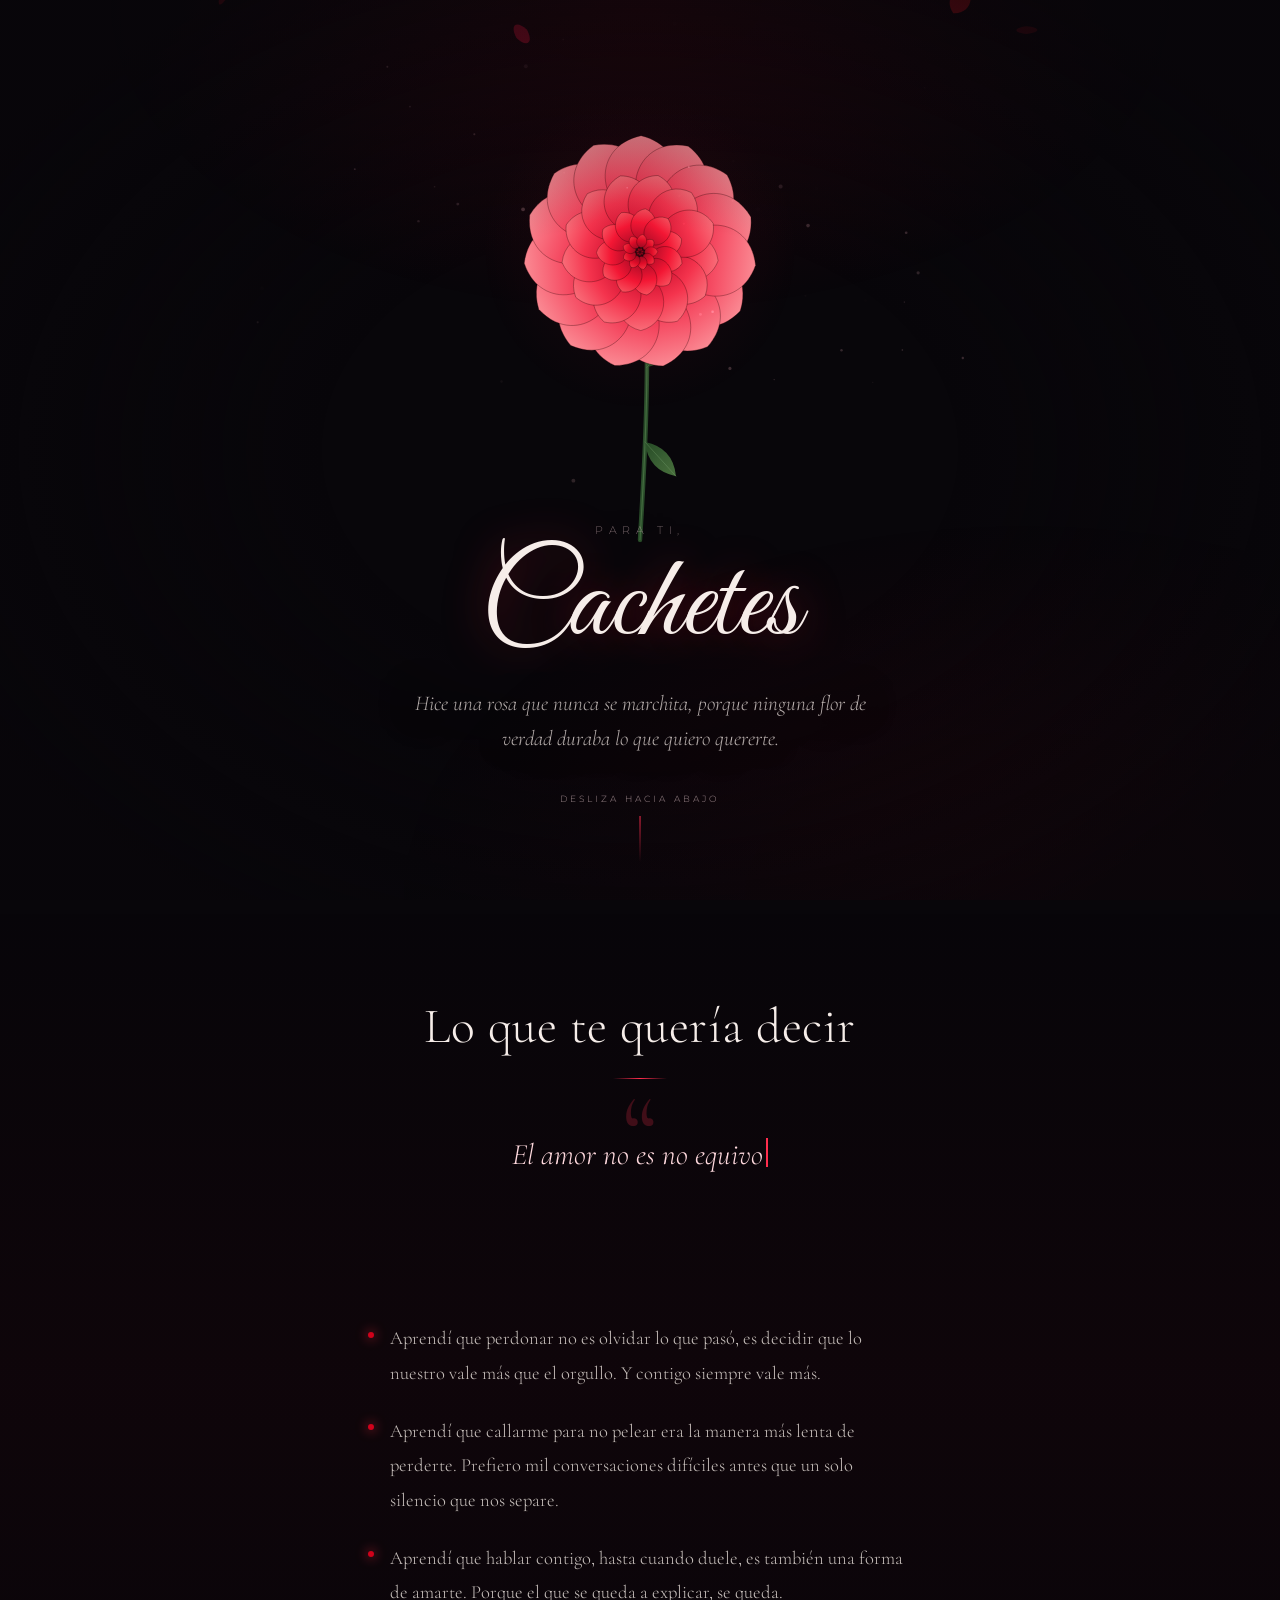
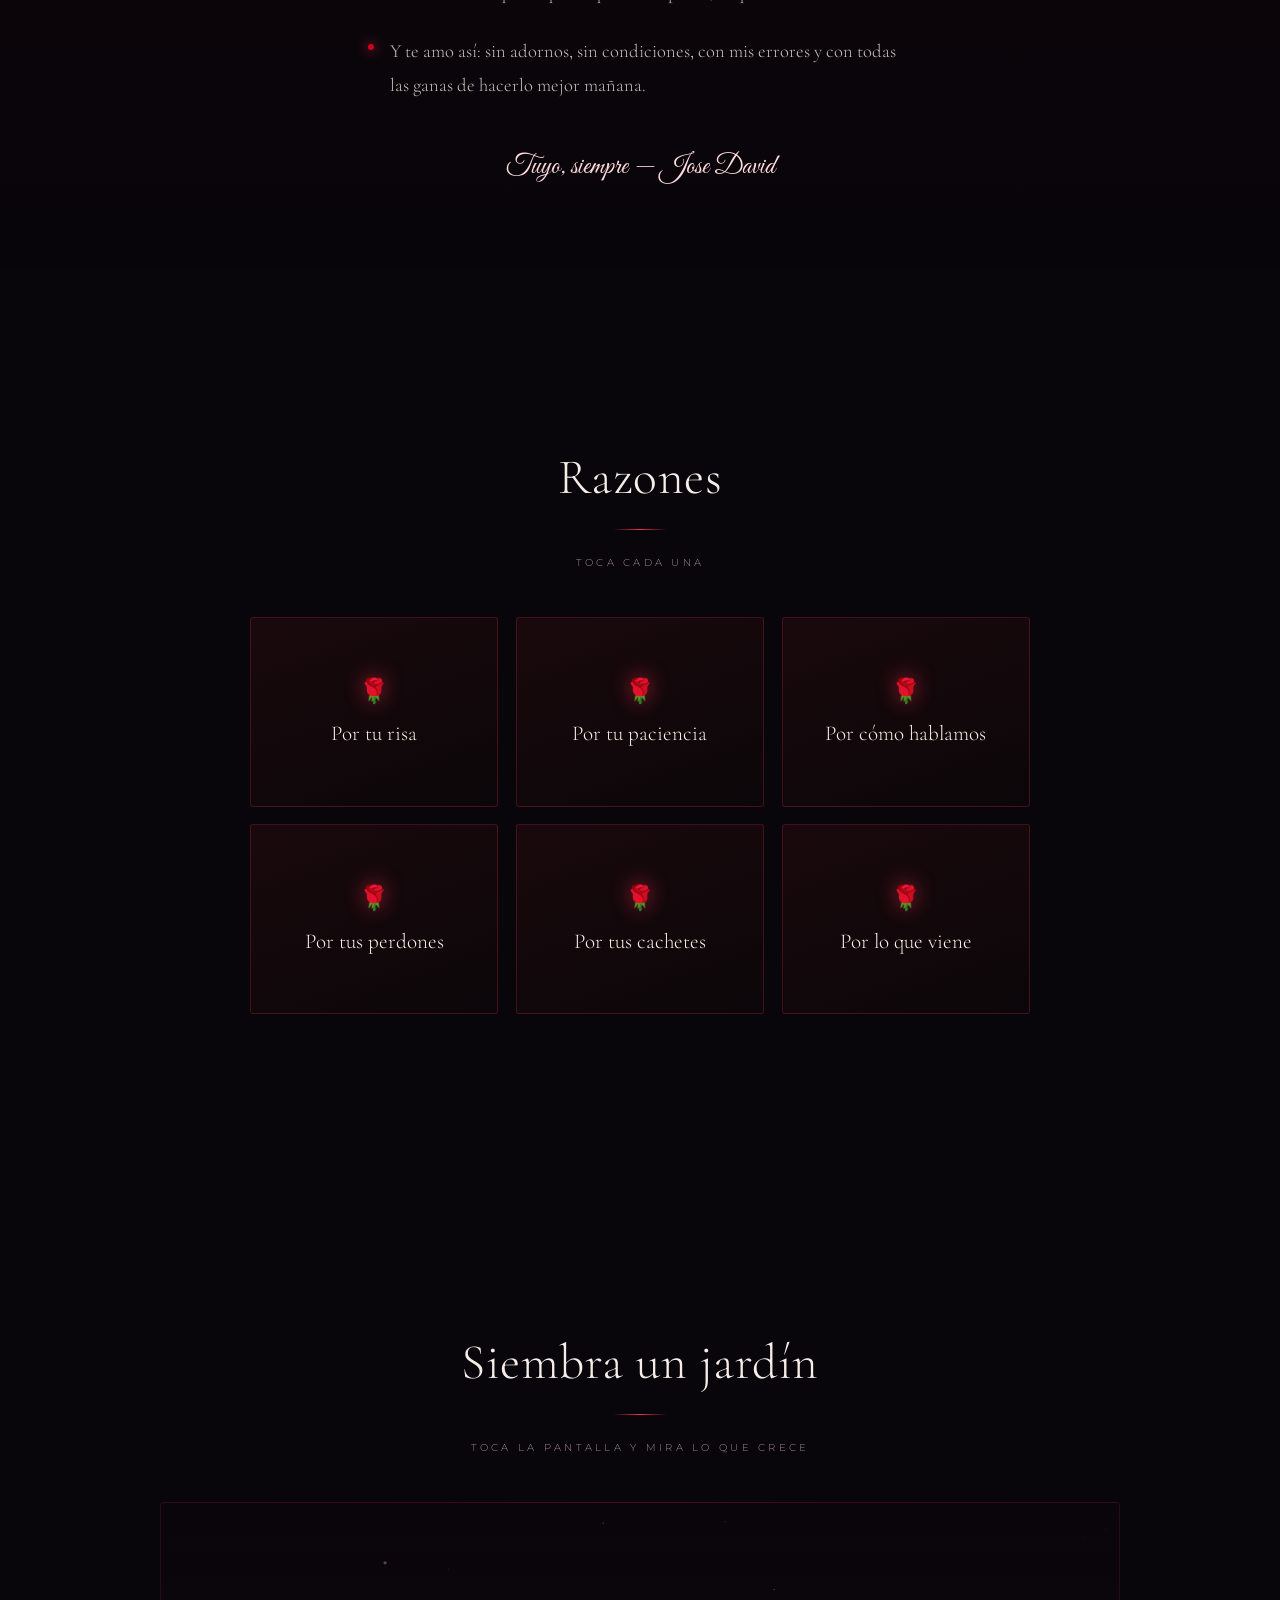
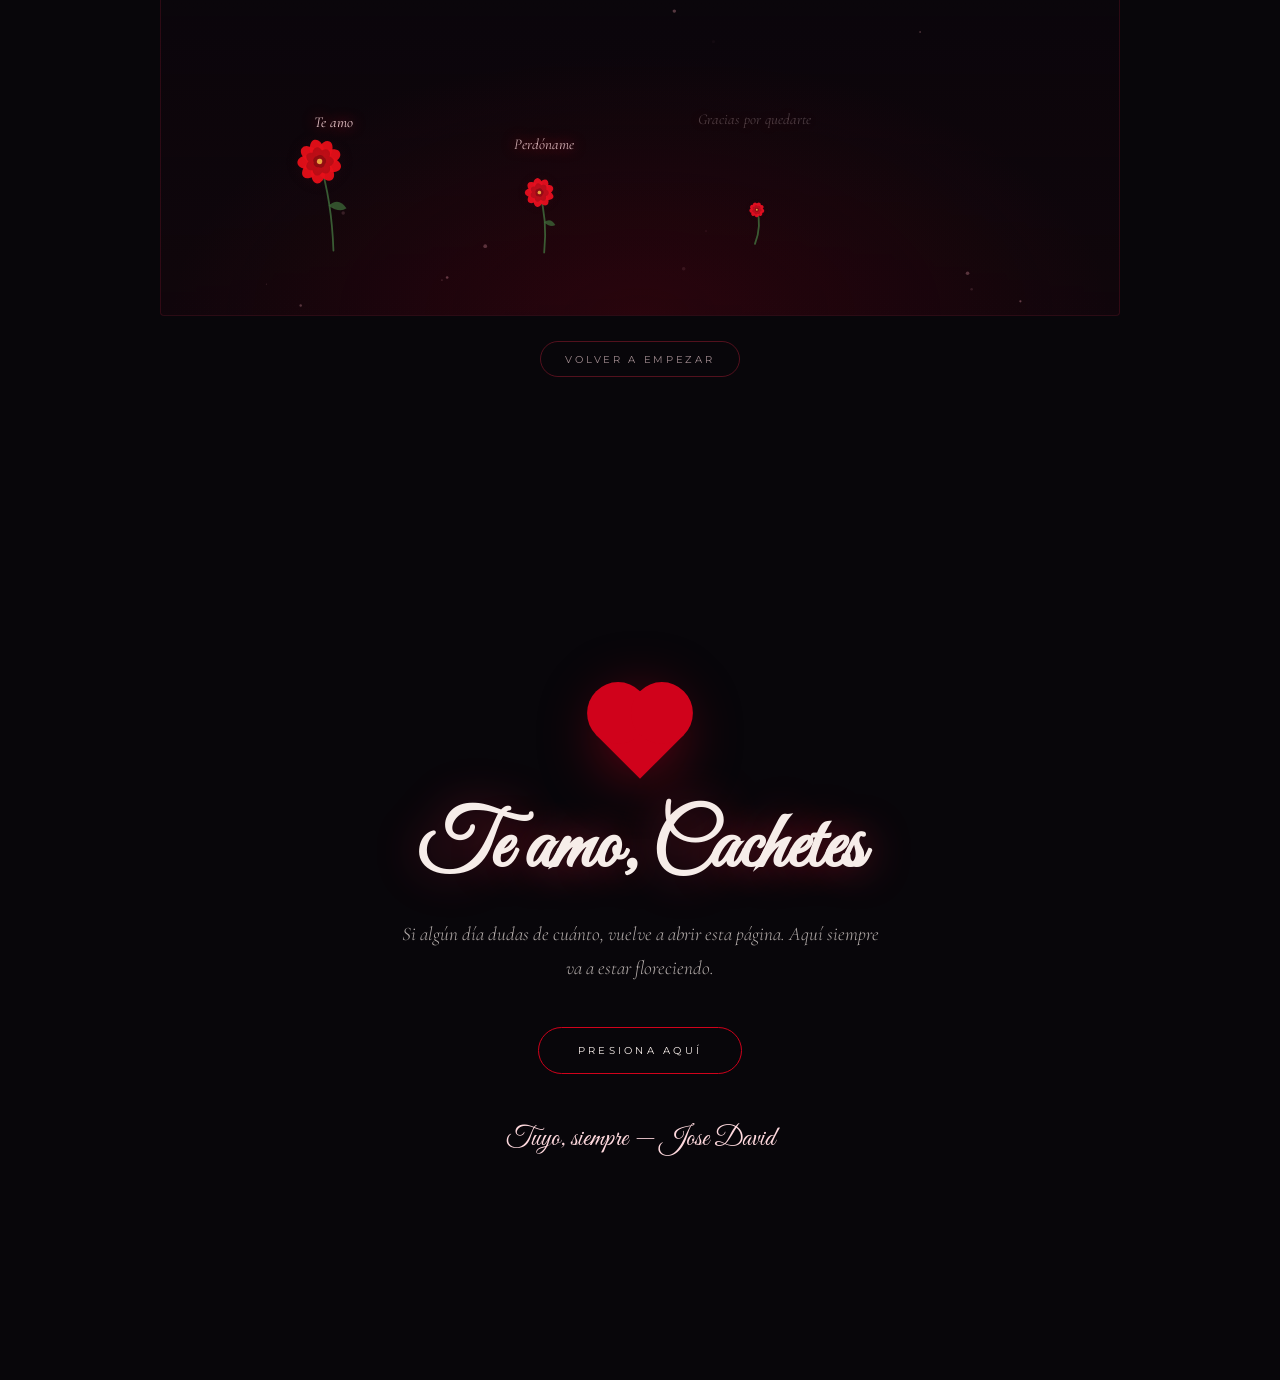
==== para-cachetes.html @ bfffd2a3 "Una rosa para Carolina" ====
<!DOCTYPE html>
<html lang="es">
<head>
<meta charset="UTF-8">
<meta name="viewport" content="width=device-width, initial-scale=1.0">
<title>Para Cachetes ❤</title>
<meta name="description" content="Una rosa que no se marchita.">
<link rel="preconnect" href="https://fonts.googleapis.com">
<link rel="preconnect" href="https://fonts.gstatic.com" crossorigin>
<link href="https://fonts.googleapis.com/css2?family=Cormorant+Garamond:ital,wght@0,300;0,400;0,600;1,300;1,400&family=Montserrat:wght@200;300;400;500&family=Great+Vibes&display=swap" rel="stylesheet">
<style>
/* =============================================================
   Para Cachetes — hoja de estilos
   Paleta: rojo pasión sobre negro
   ============================================================= */

:root {
  --negro:        #08060a;
  --negro-suave:  #100a0e;
  --rojo:         #d0021b;
  --rojo-vivo:    #ff2d4d;
  --rojo-hondo:   #6b0210;
  --rosa-palido:  #ffd9de;
  --crema:        #f6ede9;
  --gris:         #a08b8f;
  --serif:  'Cormorant Garamond', Georgia, serif;
  --sans:   'Montserrat', system-ui, sans-serif;
  --script: 'Great Vibes', 'Cormorant Garamond', cursive;
}

* { margin: 0; padding: 0; box-sizing: border-box; }

html { scroll-behavior: smooth; }

body {
  background: var(--negro);
  color: var(--crema);
  font-family: var(--sans);
  font-weight: 300;
  overflow-x: hidden;
  -webkit-font-smoothing: antialiased;
}

/* Fondo con brillo rojo muy tenue */
body::before {
  content: '';
  position: fixed;
  inset: 0;
  background:
    radial-gradient(ellipse 60% 50% at 50% 0%,   rgba(208, 2, 27, .13), transparent 70%),
    radial-gradient(ellipse 70% 60% at 80% 100%, rgba(107, 2, 16, .18), transparent 70%);
  pointer-events: none;
  z-index: 0;
}

#petalos {
  position: fixed;
  inset: 0;
  width: 100%;
  height: 100%;
  pointer-events: none;
  z-index: 1;
}

.seccion {
  position: relative;
  z-index: 2;
  min-height: 100vh;
  display: flex;
  flex-direction: column;
  align-items: center;
  justify-content: center;
  padding: 6rem 1.5rem;
}

.contenedor {
  width: 100%;
  max-width: 860px;
  margin: 0 auto;
  text-align: center;
}

/* --- Animación de aparición --- */
[data-rev] {
  opacity: 0;
  transform: translateY(28px);
  transition: opacity 1.1s cubic-bezier(.22,.61,.36,1),
              transform 1.1s cubic-bezier(.22,.61,.36,1);
}
[data-rev].visible { opacity: 1; transform: none; }

/* ══════════ 1. HERO ══════════ */
.hero {
  padding: 0 0 9rem;
  overflow: hidden;
  justify-content: flex-end;
}

#rosa {
  position: absolute;
  inset: 0;
  width: 100%;
  height: 100%;
  z-index: 1;
}

.vineta {
  position: absolute;
  inset: 0;
  z-index: 2;
  pointer-events: none;
  background: radial-gradient(ellipse at center, transparent 35%, rgba(8,6,10,.75) 85%);
}

.hero-texto {
  position: relative;
  z-index: 3;
  text-align: center;
  padding: 0 1.5rem;
  margin-top: 0;
  text-shadow: 0 2px 30px rgba(8,6,10,.95), 0 0 60px rgba(8,6,10,.8);
}

.saludo {
  font-family: var(--sans);
  font-weight: 200;
  letter-spacing: .5em;
  text-transform: uppercase;
  font-size: .68rem;
  color: var(--gris);
  margin-bottom: .8rem;
  transition-delay: 2.6s;
}

.titulo-hero {
  font-family: var(--script);
  font-weight: 400;
  font-size: clamp(3.6rem, 13vw, 7.5rem);
  line-height: .95;
  color: var(--crema);
  transition-delay: 2.9s;
  text-shadow: 0 0 42px rgba(255, 45, 77, .38), 0 4px 40px rgba(0,0,0,.9);
}

.subtitulo {
  font-family: var(--serif);
  font-style: italic;
  font-size: clamp(1rem, 2.4vw, 1.32rem);
  font-weight: 300;
  color: rgba(246,237,233,.72);
  max-width: 30rem;
  margin: 1.4rem auto 0;
  line-height: 1.65;
  transition-delay: 3.3s;
}

.scroll-hint {
  position: absolute;
  bottom: 2.4rem;
  left: 50%;
  transform: translateX(-50%) translateY(28px);
  z-index: 3;
  display: flex;
  flex-direction: column;
  align-items: center;
  gap: .7rem;
  transition-delay: 4s;
}
.scroll-hint.visible { transform: translateX(-50%); }
.scroll-hint span {
  font-size: .58rem;
  letter-spacing: .34em;
  text-transform: uppercase;
  color: var(--gris);
}
.scroll-hint .linea {
  width: 1px;
  height: 46px;
  background: linear-gradient(var(--rojo-vivo), transparent);
  animation: fluir 2.4s ease-in-out infinite;
}
@keyframes fluir {
  0%, 100% { transform: scaleY(.35); opacity: .35; transform-origin: top; }
  50%      { transform: scaleY(1);   opacity: 1;   transform-origin: top; }
}

/* ══════════ Títulos de sección ══════════ */
.titulo-seccion {
  font-family: var(--serif);
  font-weight: 300;
  font-size: clamp(2rem, 5.5vw, 3.1rem);
  letter-spacing: .01em;
  margin-bottom: 1rem;
}
.titulo-seccion::after {
  content: '';
  display: block;
  width: 54px;
  height: 1px;
  margin: 1.4rem auto 0;
  background: linear-gradient(90deg, transparent, var(--rojo-vivo), transparent);
}

.pista {
  font-size: .64rem;
  letter-spacing: .32em;
  text-transform: uppercase;
  color: var(--gris);
  margin: 1.6rem 0 3rem;
  transition-delay: .15s;
}

/* ══════════ 2. CARTA ══════════ */
.carta { background: linear-gradient(180deg, transparent, rgba(107,2,16,.07) 50%, transparent); }

.frase {
  position: relative;
  margin: 3.2rem auto 3.6rem;
  max-width: 40rem;
  transition-delay: .2s;
}
.frase .comilla {
  position: absolute;
  top: -3.2rem;
  left: 50%;
  transform: translateX(-50%);
  font-family: var(--serif);
  font-size: 7rem;
  line-height: 1;
  color: rgba(255,45,77,.22);
  pointer-events: none;
}
.frase p {
  font-family: var(--serif);
  font-style: italic;
  font-size: clamp(1.25rem, 3.4vw, 1.85rem);
  line-height: 1.6;
  color: var(--rosa-palido);
  min-height: 4.5em;
}
.frase p .cursor {
  display: inline-block;
  width: 2px;
  height: 1em;
  vertical-align: -.12em;
  background: var(--rojo-vivo);
  margin-left: 3px;
  animation: parpadeo .85s steps(2) infinite;
}
@keyframes parpadeo { 0%,49% { opacity: 1 } 50%,100% { opacity: 0 } }

.parrafos {
  display: flex;
  flex-direction: column;
  gap: 1.5rem;
  max-width: 34rem;
  margin: 0 auto;
}
.parrafos p {
  font-family: var(--serif);
  font-size: clamp(1.02rem, 2.3vw, 1.16rem);
  line-height: 1.85;
  color: rgba(246,237,233,.8);
  position: relative;
  padding-left: 1.4rem;
  text-align: left;
}
.parrafos p::before {
  content: '';
  position: absolute;
  left: 0; top: .55em;
  width: 6px; height: 6px;
  border-radius: 50%;
  background: var(--rojo);
  box-shadow: 0 0 12px var(--rojo-vivo);
}

.firma, .firma-final {
  font-family: var(--script);
  font-size: 1.7rem;
  color: var(--rosa-palido);
  margin-top: 3rem;
  opacity: .85;
  transition-delay: .3s;
}

/* ══════════ 3. TARJETAS ══════════ */
.tarjetas {
  display: grid;
  grid-template-columns: repeat(auto-fit, minmax(220px, 1fr));
  gap: 1.1rem;
  max-width: 780px;
  margin: 0 auto;
}

.tarjeta {
  perspective: 1200px;
  height: 190px;
  cursor: pointer;
  background: none;
  border: none;
  padding: 0;
  font: inherit;
  color: inherit;
}
.tarjeta-inner {
  position: relative;
  width: 100%;
  height: 100%;
  transition: transform .75s cubic-bezier(.4,.2,.2,1);
  transform-style: preserve-3d;
}
.tarjeta.volteada .tarjeta-inner { transform: rotateY(180deg); }

.cara {
  position: absolute;
  inset: 0;
  backface-visibility: hidden;
  -webkit-backface-visibility: hidden;
  border-radius: 3px;
  display: flex;
  align-items: center;
  justify-content: center;
  padding: 1.6rem 1.2rem;
  text-align: center;
  border: 1px solid rgba(255,45,77,.22);
  background: linear-gradient(160deg, rgba(28,10,14,.9), rgba(12,7,10,.92));
  transition: border-color .4s, box-shadow .4s;
}
.tarjeta:hover .cara { border-color: rgba(255,45,77,.55); box-shadow: 0 0 34px rgba(208,2,27,.22); }

.cara-frente {
  font-family: var(--serif);
  font-size: 1.32rem;
  color: var(--crema);
  flex-direction: column;
  gap: .9rem;
}
.cara-frente .flor { font-size: 1.5rem; filter: drop-shadow(0 0 10px rgba(255,45,77,.6)); }

.cara-atras {
  transform: rotateY(180deg);
  font-family: var(--serif);
  font-style: italic;
  font-size: 1.02rem;
  line-height: 1.65;
  color: var(--rosa-palido);
  background: linear-gradient(160deg, rgba(107,2,16,.55), rgba(20,4,8,.95));
  border-color: rgba(255,45,77,.4);
}

/* ══════════ 4. JARDÍN ══════════ */
.jardin { padding-bottom: 3rem; }
#jardin-canvas {
  width: 100%;
  max-width: 960px;
  height: 46vh;
  min-height: 300px;
  margin: 0 auto;
  display: block;
  cursor: crosshair;
  border-radius: 4px;
  border: 1px solid rgba(255,45,77,.14);
  background:
    radial-gradient(ellipse 70% 90% at 50% 100%, rgba(107,2,16,.28), transparent 70%),
    linear-gradient(180deg, rgba(10,6,12,.6), rgba(18,6,12,.85));
  touch-action: manipulation;
}

.btn-fantasma {
  margin-top: 1.6rem;
  background: none;
  border: 1px solid rgba(255,45,77,.3);
  color: var(--gris);
  font-family: var(--sans);
  font-size: .6rem;
  letter-spacing: .28em;
  text-transform: uppercase;
  padding: .7rem 1.5rem;
  border-radius: 999px;
  cursor: pointer;
  transition: .35s;
}
.btn-fantasma:hover { color: var(--crema); border-color: var(--rojo-vivo); }

/* ══════════ 5. FINAL ══════════ */
.final { text-align: center; }

.corazon {
  position: relative;
  width: 62px;
  height: 62px;
  margin: 0 auto 2.4rem;
  background: var(--rojo);
  transform: rotate(-45deg);
  box-shadow: 0 0 60px rgba(208,2,27,.6);
  animation: latir 1.5s ease-in-out infinite;
}
.corazon::before, .corazon::after {
  content: '';
  position: absolute;
  width: 62px;
  height: 62px;
  background: var(--rojo);
  border-radius: 50%;
}
.corazon::before { top: -31px; left: 0; }
.corazon::after  { top: 0; left: 31px; }
@keyframes latir {
  0%, 100%  { transform: rotate(-45deg) scale(1); }
  14%       { transform: rotate(-45deg) scale(1.16); }
  28%       { transform: rotate(-45deg) scale(1); }
  42%       { transform: rotate(-45deg) scale(1.11); }
}

.titulo-final {
  font-family: var(--script);
  font-size: clamp(2.6rem, 9vw, 5rem);
  color: var(--crema);
  text-shadow: 0 0 44px rgba(255,45,77,.4);
  line-height: 1.1;
}
.texto-final {
  font-family: var(--serif);
  font-style: italic;
  font-size: clamp(1rem, 2.4vw, 1.2rem);
  color: rgba(246,237,233,.72);
  max-width: 30rem;
  margin: 1.6rem auto 2.6rem;
  line-height: 1.75;
  transition-delay: .15s;
}

.btn {
  background: transparent;
  border: 1px solid var(--rojo);
  color: var(--crema);
  font-family: var(--sans);
  font-size: .64rem;
  letter-spacing: .32em;
  text-transform: uppercase;
  padding: 1rem 2.4rem;
  border-radius: 999px;
  cursor: pointer;
  position: relative;
  overflow: hidden;
  transition: color .4s, border-color .4s;
}
.btn::after {
  content: '';
  position: absolute;
  inset: 0;
  background: var(--rojo);
  transform: scaleX(0);
  transform-origin: left;
  transition: transform .45s cubic-bezier(.4,.2,.2,1);
  z-index: -1;
}
.btn:hover { border-color: var(--rojo-vivo); box-shadow: 0 0 34px rgba(208,2,27,.4); }
.btn:hover::after { transform: scaleX(1); }

/* Corazones que salen al presionar el botón */
.corazon-vuela {
  position: fixed;
  z-index: 60;
  pointer-events: none;
  font-size: 20px;
  will-change: transform, opacity;
}

@media (max-width: 640px) {
  .seccion.hero { padding: 0 0 11rem; }
  .subtitulo { max-width: 21rem; }
  .seccion { padding: 4.5rem 1.2rem; }
  .tarjeta { height: 170px; }
  .parrafos p { font-size: 1rem; }
}

@media (prefers-reduced-motion: reduce) {
  *, *::before, *::after { animation-duration: .01ms !important; transition-duration: .01ms !important; }
  [data-rev] { opacity: 1; transform: none; }
}

</style>
<link rel="icon" href="data:image/svg+xml,<svg xmlns='http://www.w3.org/2000/svg' viewBox='0 0 100 100'><text y='.9em' font-size='90'>🌹</text></svg>">
</head>
<body>

<!-- Lluvia de pétalos (fondo, toda la página) -->
<canvas id="petalos" aria-hidden="true"></canvas>

<!-- ══════════ 1. INICIO ══════════ -->
<section id="inicio" class="seccion hero">
  <div class="vineta"></div>
  <canvas id="rosa" aria-label="Una rosa roja que florece"></canvas>
  <div class="hero-texto">
    <p class="saludo" data-rev>Para ti,</p>
    <h1 class="titulo-hero" data-rev>Cachetes</h1>
    <p class="subtitulo" data-rev></p>
  </div>
  <div class="scroll-hint" data-rev>
    <span></span>
    <div class="linea"></div>
  </div>
</section>

<!-- ══════════ 2. LA CARTA ══════════ -->
<section id="carta" class="seccion carta">
  <div class="contenedor">
    <h2 class="titulo-seccion" data-rev></h2>
    <blockquote class="frase" data-rev>
      <span class="comilla">“</span>
      <p id="frase-texto"></p>
    </blockquote>
    <div class="parrafos" id="carta-parrafos"></div>
    <p class="firma" data-rev></p>
  </div>
</section>

<!-- ══════════ 3. RAZONES ══════════ -->
<section id="razones" class="seccion razones">
  <div class="contenedor">
    <h2 class="titulo-seccion" data-rev></h2>
    <p class="pista" data-rev></p>
    <div class="tarjetas" id="tarjetas"></div>
  </div>
</section>

<!-- ══════════ 4. JARDÍN INTERACTIVO ══════════ -->
<section id="jardin" class="seccion jardin">
  <div class="contenedor">
    <h2 class="titulo-seccion" data-rev></h2>
    <p class="pista" data-rev></p>
  </div>
  <canvas id="jardin-canvas"></canvas>
  <button id="limpiar-jardin" class="btn-fantasma" type="button">volver a empezar</button>
</section>

<!-- ══════════ 5. FINAL ══════════ -->
<section id="final" class="seccion final">
  <div class="contenedor">
    <div class="corazon" id="corazon" aria-hidden="true"></div>
    <h2 class="titulo-final" data-rev></h2>
    <p class="texto-final" data-rev></p>
    <button id="btn-final" class="btn" type="button"></button>
    <p class="firma-final" data-rev></p>
  </div>
</section>

<script>
/* =============================================================
   contenido.js  —  Aquí vive todo lo que se puede cambiar.
   Si quieres editar un texto, cámbialo AQUÍ. Nada más.
   ============================================================= */

const CONTENIDO = {

  /* --- Lo básico --- */
  nombre: "Carolina",
  apodo: "Cachetes",
  firma: "Tuyo, siempre — Jose David",

  /* --- Pantalla de inicio --- */
  hero: {
    saludo: "Para ti,",
    titulo: "Cachetes",
    subtitulo: "Hice una rosa que nunca se marchita, porque ninguna flor de verdad duraba lo que quiero quererte.",
    scroll: "desliza hacia abajo"
  },

  /* --- La carta (perdón, comunicación y amor) --- */
  carta: {
    titulo: "Lo que te quería decir",
    frase: "El amor no es no equivocarse nunca: es tener el valor de decirlo, la humildad de pedir perdón y la paciencia de volver a empezar contigo.",
    parrafos: [
      "Aprendí que perdonar no es olvidar lo que pasó, es decidir que lo nuestro vale más que el orgullo. Y contigo siempre vale más.",
      "Aprendí que callarme para no pelear era la manera más lenta de perderte. Prefiero mil conversaciones difíciles antes que un solo silencio que nos separe.",
      "Aprendí que hablar contigo, hasta cuando duele, es también una forma de amarte. Porque el que se queda a explicar, se queda.",
      "Y te amo así: sin adornos, sin condiciones, con mis errores y con todas las ganas de hacerlo mejor mañana."
    ]
  },

  /* --- Tarjetas que se voltean (haz clic para descubrirlas) --- */
  razones: {
    titulo: "Razones",
    subtitulo: "Toca cada una",
    tarjetas: [
      { frente: "Por tu risa",        reverso: "Porque cuando te ríes se me olvida cualquier problema que traía." },
      { frente: "Por tu paciencia",   reverso: "Porque me has esperado en días en los que ni yo me aguantaba." },
      { frente: "Por cómo hablamos",  reverso: "Porque contigo aprendí que decir 'me dolió' también es decir 'te quiero'." },
      { frente: "Por tus perdones",   reverso: "Porque me perdonaste cuando yo no sabía cómo perdonarme." },
      { frente: "Por tus cachetes",   reverso: "Por eso te digo Cachetes. Y por eso no te voy a decir de otra forma." },
      { frente: "Por lo que viene",   reverso: "Porque todavía nos faltan miles de días y quiero verlos todos contigo." }
    ]
  },

  /* --- Jardín interactivo --- */
  jardin: {
    titulo: "Siembra un jardín",
    subtitulo: "Toca la pantalla y mira lo que crece",
    mensajes: [
      "Te amo",
      "Perdóname",
      "Gracias por quedarte",
      "Hablemos siempre",
      "Eres mi calma",
      "Contigo aprendí",
      "Mi lugar favorito",
      "Siempre tú",
      "Te elijo hoy otra vez",
      "Mi Cachetes"
    ]
  },

  /* --- Final --- */
  final: {
    titulo: "Te amo, Cachetes",
    texto: "Si algún día dudas de cuánto, vuelve a abrir esta página. Aquí siempre va a estar floreciendo.",
    boton: "Presiona aquí"
  }
};

/* deja el contenido disponible para el resto de los scripts */
window.CONTENIDO = CONTENIDO;

</script>
<script>
/* =============================================================
   rosa.js — Una rosa roja dibujada con matemáticas.
   Crece el tallo, brotan las hojas y la flor se abre
   pétalo por pétalo. Después respira, para siempre.
   ============================================================= */

(function () {
  'use strict';

  const canvas = document.getElementById('rosa');
  if (!canvas) return;
  const ctx = canvas.getContext('2d');

  const CAPAS = 6;            // capas de pétalos
  const DURACION = 5200;      // ms que tarda en florecer
  let W = 0, H = 0, DPR = 1;
  let inicio = null;
  let chispas = [];

  /* ---------- utilidades ---------- */
  const clamp = (v, a, b) => Math.max(a, Math.min(b, v));
  const suave = t => t * t * (3 - 2 * t);                    // smoothstep
  const salida = t => 1 - Math.pow(1 - t, 3);                // easeOutCubic

  function medir() {
    DPR = Math.min(window.devicePixelRatio || 1, 2);
    W = canvas.clientWidth;
    H = canvas.clientHeight;
    canvas.width = W * DPR;
    canvas.height = H * DPR;
    ctx.setTransform(DPR, 0, 0, DPR, 0, 0);
  }

  /* ---------- chispas de luz alrededor de la flor ---------- */
  function crearChispas() {
    chispas = [];
    const n = W < 640 ? 26 : 46;
    for (let i = 0; i < n; i++) {
      chispas.push({
        a: Math.random() * Math.PI * 2,
        r: 60 + Math.random() * (Math.min(W, H) * 0.42),
        vel: (Math.random() - 0.5) * 0.0016,
        tam: Math.random() * 1.6 + 0.4,
        fase: Math.random() * Math.PI * 2,
        y: (Math.random() - 0.5) * 60
      });
    }
  }

  /* ---------- un pétalo ---------- */
  function petalo(ang, dist, ancho, alto, curva, relleno, borde) {
    ctx.save();
    ctx.rotate(ang);
    ctx.translate(0, -dist);
    ctx.beginPath();
    ctx.moveTo(0, 0);
    ctx.bezierCurveTo( ancho * 0.9, -alto * 0.12,  ancho * curva, -alto * 0.86, 0, -alto);
    ctx.bezierCurveTo(-ancho * curva, -alto * 0.86, -ancho * 0.9, -alto * 0.12, 0, 0);
    ctx.closePath();
    ctx.fillStyle = relleno;
    ctx.fill();
    ctx.lineWidth = 0.8;
    ctx.strokeStyle = borde;
    ctx.stroke();
    ctx.restore();
  }

  /* ---------- el tallo, con hojas y espinas ---------- */
  function tallo(cx, cy, largo, p) {
    if (p <= 0) return;
    const fin = cy + largo;
    const y = cy + largo * (1 - p);   // crece de abajo hacia arriba

    ctx.save();
    ctx.lineCap = 'round';
    ctx.strokeStyle = 'rgba(46, 84, 46, .9)';
    ctx.lineWidth = 4.5;
    ctx.beginPath();
    ctx.moveTo(cx, fin);
    // curva suave del tallo
    for (let t = 0; t <= 1.001; t += 0.02) {
      const yy = fin - largo * t;
      if (yy < y) break;
      ctx.lineTo(cx + Math.sin(t * 2.4) * 7, yy);
    }
    ctx.stroke();

    // brillo del tallo
    ctx.strokeStyle = 'rgba(120, 175, 110, .35)';
    ctx.lineWidth = 1.2;
    ctx.stroke();

    // hojas
    [0.34, 0.6].forEach((h, i) => {
      const t = clamp((p - h) / 0.22, 0, 1);
      if (t <= 0) return;
      const yy = fin - largo * h;
      const lado = i === 0 ? 1 : -1;
      const L = 46 * salida(t), A = 17 * salida(t);
      ctx.save();
      ctx.translate(cx + Math.sin(h * 2.4) * 7, yy);
      ctx.rotate(lado * (0.75 + Math.sin(h * 3) * 0.1));
      ctx.beginPath();
      ctx.moveTo(0, 0);
      ctx.quadraticCurveTo(L * 0.5,  A, L, 0);
      ctx.quadraticCurveTo(L * 0.5, -A, 0, 0);
      const g = ctx.createLinearGradient(0, 0, L, 0);
      g.addColorStop(0, 'rgba(40, 78, 40, .95)');
      g.addColorStop(1, 'rgba(88, 138, 74, .8)');
      ctx.fillStyle = g;
      ctx.fill();
      ctx.strokeStyle = 'rgba(150,190,140,.28)';
      ctx.lineWidth = 0.8;
      ctx.beginPath();
      ctx.moveTo(0, 0); ctx.lineTo(L, 0);
      ctx.stroke();
      ctx.restore();
    });
    ctx.restore();
  }

  /* ---------- la flor ---------- */
  function flor(cx, cy, escala, p, t) {
    if (p <= 0) return;
    ctx.save();
    ctx.translate(cx, cy);
    // respiración leve cuando ya está abierta
    const respira = 1 + Math.sin(t / 1600) * 0.012 * p;
    ctx.scale(escala * respira, escala * respira);
    ctx.rotate(Math.sin(t / 5200) * 0.02);

    // resplandor
    const glow = ctx.createRadialGradient(0, 0, 0, 0, 0, 150);
    glow.addColorStop(0, `rgba(255, 45, 77, ${0.16 * p})`);
    glow.addColorStop(1, 'rgba(255, 45, 77, 0)');
    ctx.fillStyle = glow;
    ctx.beginPath();
    ctx.arc(0, 0, 150, 0, Math.PI * 2);
    ctx.fill();

    // sépalos verdes detrás
    const sp = clamp(p * 1.4, 0, 1);
    for (let i = 0; i < 5; i++) {
      ctx.save();
      ctx.globalAlpha = sp * 0.9;
      petalo(
        (i / 5) * Math.PI * 2 + 0.3, 6 * sp, 12 * sp, 78 * sp, 0.35,
        'rgba(44, 82, 44, .85)', 'rgba(0,0,0,.2)'
      );
      ctx.restore();
    }

    // capas de pétalos: de afuera hacia adentro
    for (let capa = CAPAS - 1; capa >= 0; capa--) {
      const retraso = (CAPAS - 1 - capa) * 0.09;
      const lp = suave(clamp((p - retraso) / 0.55, 0, 1));
      if (lp <= 0) continue;

      const n = 5 + capa * 2;                       // pétalos por capa
      const k = capa / (CAPAS - 1);                 // 0 = centro, 1 = borde
      const dist = (4 + k * 30) * lp;
      const alto = (24 + k * 62) * lp;
      const ancho = (16 + k * 34) * lp;
      const giro = capa * 0.42 + Math.sin(t / 7000 + capa) * 0.01;
      const apertura = 0.55 + k * 0.5;

      for (let i = 0; i < n; i++) {
        const ang = giro + (i / n) * Math.PI * 2;
        // sombra hacia el centro: más oscuro adentro, más vivo afuera
        const l1 = 22 + k * 26;
        const l2 = 34 + k * 30;
        const g = ctx.createLinearGradient(0, 0, 0, -alto);
        g.addColorStop(0, `hsl(350, 88%, ${l1}%)`);
        g.addColorStop(0.55, `hsl(352, 90%, ${l2}%)`);
        g.addColorStop(1, `hsl(355, 92%, ${l2 + 12}%)`);
        petalo(ang, dist, ancho, alto, apertura, g, 'rgba(40, 0, 6, .35)');
      }
    }

    // corazón de la rosa
    ctx.beginPath();
    ctx.arc(0, 0, 9 * p, 0, Math.PI * 2);
    ctx.fillStyle = `hsla(348, 90%, 16%, ${p})`;
    ctx.fill();

    ctx.restore();
  }

  /* ---------- chispas ---------- */
  function dibujarChispas(cx, cy, t, p) {
    ctx.save();
    ctx.globalCompositeOperation = 'lighter';
    for (const c of chispas) {
      c.a += c.vel;
      const brillo = (Math.sin(t / 900 + c.fase) * 0.5 + 0.5) * p;
      const x = cx + Math.cos(c.a) * c.r;
      const y = cy + Math.sin(c.a) * c.r * 0.55 + c.y;
      ctx.beginPath();
      ctx.arc(x, y, c.tam, 0, Math.PI * 2);
      ctx.fillStyle = `rgba(255, 190, 200, ${0.5 * brillo})`;
      ctx.fill();
    }
    ctx.restore();
  }

  /* ---------- bucle ---------- */
  function cuadro(ts) {
    if (inicio === null) inicio = ts;
    const t = ts - inicio;

    ctx.clearRect(0, 0, W, H);

    const base = Math.min(W, H);
    const escala = clamp(base / 640, 0.45, 1.05);
    const cx = W / 2;
    const cy = H * 0.28;
    const largoTallo = H * 0.32;

    const avance = clamp(t / DURACION, 0, 1);
    const pTallo = suave(clamp(avance / 0.34, 0, 1));
    const pFlor  = clamp((avance - 0.22) / 0.78, 0, 1);

    tallo(cx, cy, largoTallo, pTallo);
    flor(cx, cy, escala, pFlor, t);
    dibujarChispas(cx, cy, t, pFlor);

    requestAnimationFrame(cuadro);
  }

  function iniciar() {
    medir();
    crearChispas();
    requestAnimationFrame(cuadro);
  }

  let temporizador;
  window.addEventListener('resize', () => {
    clearTimeout(temporizador);
    temporizador = setTimeout(() => { medir(); crearChispas(); }, 150);
  });

  iniciar();
})();

</script>
<script>
/* =============================================================
   petalos.js — Lluvia suave de pétalos rojos en todo el fondo.
   ============================================================= */

(function () {
  'use strict';

  const canvas = document.getElementById('petalos');
  if (!canvas) return;
  const ctx = canvas.getContext('2d');

  let W = 0, H = 0, DPR = 1;
  let petalos = [];
  let extra = [];   // ráfaga temporal (botón "te amo")

  function medir() {
    DPR = Math.min(window.devicePixelRatio || 1, 2);
    W = window.innerWidth;
    H = window.innerHeight;
    canvas.width = W * DPR;
    canvas.height = H * DPR;
    ctx.setTransform(DPR, 0, 0, DPR, 0, 0);
  }

  function nuevo(y) {
    return {
      x: Math.random() * W,
      y: y !== undefined ? y : -20 - Math.random() * H,
      tam: 6 + Math.random() * 11,
      vy: 0.35 + Math.random() * 0.85,
      vx: (Math.random() - 0.5) * 0.5,
      giro: Math.random() * Math.PI * 2,
      vgiro: (Math.random() - 0.5) * 0.022,
      vaiven: Math.random() * Math.PI * 2,
      alfa: 0.25 + Math.random() * 0.45,
      tono: 348 + Math.random() * 10,
      luz: 32 + Math.random() * 22
    };
  }

  function crear() {
    const n = W < 640 ? 22 : 40;
    petalos = Array.from({ length: n }, () => nuevo());
  }

  function forma(p) {
    ctx.save();
    ctx.translate(p.x, p.y);
    ctx.rotate(p.giro);
    ctx.scale(1, 0.55 + Math.sin(p.vaiven) * 0.4);   // efecto de girar en el aire
    ctx.beginPath();
    ctx.moveTo(0, -p.tam);
    ctx.bezierCurveTo( p.tam,  -p.tam * 0.5,  p.tam * 0.75, p.tam * 0.75, 0, p.tam);
    ctx.bezierCurveTo(-p.tam * 0.75, p.tam * 0.75, -p.tam, -p.tam * 0.5, 0, -p.tam);
    ctx.closePath();
    ctx.fillStyle = `hsla(${p.tono}, 85%, ${p.luz}%, ${p.alfa})`;
    ctx.fill();
    ctx.restore();
  }

  function mover(p, dt) {
    p.vaiven += 0.02 * dt;
    p.y += p.vy * dt;
    p.x += (p.vx + Math.sin(p.vaiven) * 0.5) * dt;
    p.giro += p.vgiro * dt;
  }

  let ultimo = 0;
  function cuadro(ts) {
    const dt = Math.min((ts - ultimo) / 16.67, 3) || 1;
    ultimo = ts;

    ctx.clearRect(0, 0, W, H);

    for (const p of petalos) {
      mover(p, dt);
      if (p.y - p.tam > H) Object.assign(p, nuevo(-20));
      if (p.x < -40) p.x = W + 40;
      if (p.x > W + 40) p.x = -40;
      forma(p);
    }

    for (let i = extra.length - 1; i >= 0; i--) {
      const p = extra[i];
      mover(p, dt);
      p.alfa -= 0.0035 * dt;
      if (p.alfa <= 0 || p.y - p.tam > H) { extra.splice(i, 1); continue; }
      forma(p);
    }

    requestAnimationFrame(cuadro);
  }

  /* Ráfaga: se usa desde app.js cuando ella presiona el botón */
  window.lluviaDePetalos = function (cantidad) {
    for (let i = 0; i < (cantidad || 60); i++) {
      const p = nuevo(-Math.random() * H * 0.6);
      p.vy *= 2.1;
      p.alfa = 0.5 + Math.random() * 0.5;
      extra.push(p);
    }
  };

  let temporizador;
  window.addEventListener('resize', () => {
    clearTimeout(temporizador);
    temporizador = setTimeout(() => { medir(); crear(); }, 150);
  });

  medir();
  crear();
  requestAnimationFrame(cuadro);
})();

</script>
<script>
/* =============================================================
   jardin.js — Toca la pantalla y nace una rosa con un mensaje.
   ============================================================= */

(function () {
  'use strict';

  const canvas = document.getElementById('jardin-canvas');
  if (!canvas) return;
  const ctx = canvas.getContext('2d');
  const btnLimpiar = document.getElementById('limpiar-jardin');

  let W = 0, H = 0, DPR = 1;
  let flores = [];
  let luciernagas = [];
  let indiceMensaje = 0;

  const MENSAJES = (window.CONTENIDO && CONTENIDO.jardin && CONTENIDO.jardin.mensajes) || ['Te amo'];
  const clamp = (v, a, b) => Math.max(a, Math.min(b, v));
  const salida = t => 1 - Math.pow(1 - t, 3);

  function medir() {
    DPR = Math.min(window.devicePixelRatio || 1, 2);
    W = canvas.clientWidth;
    H = canvas.clientHeight;
    canvas.width = W * DPR;
    canvas.height = H * DPR;
    ctx.setTransform(DPR, 0, 0, DPR, 0, 0);
    crearLuciernagas();
  }

  function crearLuciernagas() {
    const n = W < 640 ? 14 : 26;
    luciernagas = Array.from({ length: n }, () => ({
      x: Math.random() * W,
      y: Math.random() * H,
      r: Math.random() * 1.6 + 0.5,
      vx: (Math.random() - 0.5) * 0.22,
      vy: (Math.random() - 0.5) * 0.18,
      fase: Math.random() * Math.PI * 2
    }));
  }

  function sembrar(x, y) {
    if (flores.length > 70) flores.shift();
    flores.push({
      x, y,
      nace: performance.now(),
      alto: 42 + Math.random() * 58,
      escala: 0.55 + Math.random() * 0.6,
      giro: Math.random() * Math.PI * 2,
      tono: 344 + Math.random() * 14,
      mensaje: MENSAJES[indiceMensaje++ % MENSAJES.length],
      inclina: (Math.random() - 0.5) * 0.28
    });
  }

  function dibujarFlor(f, t) {
    const edad = (t - f.nace) / 1400;
    const p = salida(clamp(edad, 0, 1));
    if (p <= 0) return;

    const balanceo = Math.sin(t / 1300 + f.x) * 0.045;
    const alto = f.alto * p;

    ctx.save();
    ctx.translate(f.x, f.y);
    ctx.rotate(f.inclina + balanceo);

    // tallo
    ctx.beginPath();
    ctx.moveTo(0, 0);
    ctx.quadraticCurveTo(6, -alto * 0.55, 0, -alto);
    ctx.strokeStyle = 'rgba(70, 120, 66, .75)';
    ctx.lineWidth = 1.8;
    ctx.lineCap = 'round';
    ctx.stroke();

    // hojita
    if (p > 0.45) {
      const hp = clamp((p - 0.45) / 0.55, 0, 1);
      ctx.beginPath();
      ctx.moveTo(2, -alto * 0.5);
      ctx.quadraticCurveTo(14 * hp, -alto * 0.58, 20 * hp, -alto * 0.44);
      ctx.quadraticCurveTo(12 * hp, -alto * 0.4, 2, -alto * 0.5);
      ctx.fillStyle = 'rgba(64, 112, 60, .7)';
      ctx.fill();
    }

    // flor
    ctx.translate(0, -alto);
    ctx.rotate(f.giro);
    const s = f.escala * p;
    for (let capa = 2; capa >= 0; capa--) {
      const n = 5 + capa * 2;
      const k = capa / 2;
      const r = (5 + k * 12) * s;
      const a = (7 + k * 7) * s;
      for (let i = 0; i < n; i++) {
        const ang = (i / n) * Math.PI * 2 + capa * 0.5;
        ctx.save();
        ctx.rotate(ang);
        ctx.beginPath();
        ctx.ellipse(0, -r * 0.7, a * 0.62, r * 0.85, 0, 0, Math.PI * 2);
        ctx.fillStyle = `hsla(${f.tono}, 88%, ${28 + k * 22}%, .95)`;
        ctx.fill();
        ctx.restore();
      }
    }
    ctx.beginPath();
    ctx.arc(0, 0, 3.2 * s, 0, Math.PI * 2);
    ctx.fillStyle = 'hsla(46, 90%, 62%, .9)';
    ctx.fill();

    // resplandor
    const g = ctx.createRadialGradient(0, 0, 0, 0, 0, 40 * s);
    g.addColorStop(0, `hsla(${f.tono}, 90%, 55%, .16)`);
    g.addColorStop(1, 'transparent');
    ctx.fillStyle = g;
    ctx.beginPath();
    ctx.arc(0, 0, 40 * s, 0, Math.PI * 2);
    ctx.fill();
    ctx.restore();

    // mensaje flotante durante los primeros segundos
    const vida = (t - f.nace) / 3800;
    if (vida < 1) {
      const alfa = vida < 0.2 ? vida / 0.2 : 1 - (vida - 0.2) / 0.8;
      ctx.save();
      ctx.globalAlpha = clamp(alfa, 0, 1);
      ctx.font = "italic 15px 'Cormorant Garamond', Georgia, serif";
      ctx.textAlign = 'center';
      ctx.fillStyle = '#ffd9de';
      ctx.shadowColor = 'rgba(255,45,77,.9)';
      ctx.shadowBlur = 14;
      ctx.fillText(f.mensaje, f.x, f.y - f.alto - 26 - vida * 22);
      ctx.restore();
    }
  }

  function cuadro(t) {
    ctx.clearRect(0, 0, W, H);

    // luciérnagas
    ctx.save();
    ctx.globalCompositeOperation = 'lighter';
    for (const l of luciernagas) {
      l.x += l.vx; l.y += l.vy;
      if (l.x < 0) l.x = W; if (l.x > W) l.x = 0;
      if (l.y < 0) l.y = H; if (l.y > H) l.y = 0;
      const b = Math.sin(t / 700 + l.fase) * 0.5 + 0.5;
      ctx.beginPath();
      ctx.arc(l.x, l.y, l.r, 0, Math.PI * 2);
      ctx.fillStyle = `rgba(255, 170, 185, ${0.35 * b})`;
      ctx.fill();
    }
    ctx.restore();

    for (const f of flores) dibujarFlor(f, t);
    requestAnimationFrame(cuadro);
  }

  /* --- interacción --- */
  function punto(e) {
    const r = canvas.getBoundingClientRect();
    const src = e.touches ? e.touches[0] : e;
    return { x: src.clientX - r.left, y: src.clientY - r.top };
  }

  canvas.addEventListener('click', e => { const p = punto(e); sembrar(p.x, p.y); });
  canvas.addEventListener('touchstart', e => {
    e.preventDefault();
    const p = punto(e);
    sembrar(p.x, p.y);
  }, { passive: false });

  if (btnLimpiar) btnLimpiar.addEventListener('click', () => { flores = []; indiceMensaje = 0; });

  /* Siembra unas cuantas sola, para que no se vea vacío */
  let sembrado = false;
  const obs = new IntersectionObserver(entradas => {
    entradas.forEach(en => {
      if (en.isIntersecting && !sembrado) {
        sembrado = true;
        [0.18, 0.4, 0.62, 0.84].forEach((fx, i) => {
          setTimeout(() => sembrar(W * fx, H * (0.68 + Math.random() * 0.2)), i * 420);
        });
      }
    });
  }, { threshold: 0.35 });
  obs.observe(canvas);

  let temporizador;
  window.addEventListener('resize', () => {
    clearTimeout(temporizador);
    temporizador = setTimeout(medir, 150);
  });

  medir();
  requestAnimationFrame(cuadro);
})();

</script>
<script>
/* =============================================================
   app.js — Arma la página con los textos de contenido.js,
   revela las secciones al bajar y maneja las tarjetas.
   ============================================================= */

(function () {
  'use strict';

  const C = window.CONTENIDO || {};
  const $  = s => document.querySelector(s);
  const $$ = s => Array.from(document.querySelectorAll(s));

  /* ---------- 1. Textos ---------- */
  function pintarTextos() {
    if (C.hero) {
      $('.saludo').textContent = C.hero.saludo;
      $('.titulo-hero').textContent = C.hero.titulo;
      $('.subtitulo').textContent = C.hero.subtitulo;
      $('.scroll-hint span').textContent = C.hero.scroll;
      document.title = `${C.hero.saludo} ${C.hero.titulo} ❤`;
    }

    if (C.carta) {
      $('#carta .titulo-seccion').textContent = C.carta.titulo;
      const cont = $('#carta-parrafos');
      C.carta.parrafos.forEach((txt, i) => {
        const p = document.createElement('p');
        p.textContent = txt;
        p.setAttribute('data-rev', '');
        p.style.transitionDelay = (0.12 * i) + 's';
        cont.appendChild(p);
      });
      $('#carta .firma').textContent = C.firma || '';
    }

    if (C.razones) {
      $('#razones .titulo-seccion').textContent = C.razones.titulo;
      $('#razones .pista').textContent = C.razones.subtitulo;
      const cont = $('#tarjetas');
      C.razones.tarjetas.forEach((t, i) => {
        const b = document.createElement('button');
        b.className = 'tarjeta';
        b.type = 'button';
        b.setAttribute('data-rev', '');
        b.style.transitionDelay = (0.08 * i) + 's';
        b.innerHTML =
          '<div class="tarjeta-inner">' +
            '<div class="cara cara-frente"><span class="flor">🌹</span><span></span></div>' +
            '<div class="cara cara-atras"><span></span></div>' +
          '</div>';
        b.querySelector('.cara-frente span:last-child').textContent = t.frente;
        b.querySelector('.cara-atras span').textContent = t.reverso;
        b.addEventListener('click', () => b.classList.toggle('volteada'));
        cont.appendChild(b);
      });
    }

    if (C.jardin) {
      $('#jardin .titulo-seccion').textContent = C.jardin.titulo;
      $('#jardin .pista').textContent = C.jardin.subtitulo;
    }

    if (C.final) {
      $('.titulo-final').textContent = C.final.titulo;
      $('.texto-final').textContent = C.final.texto;
      $('#btn-final').textContent = C.final.boton;
      $('.firma-final').textContent = C.firma || '';
    }
  }

  /* ---------- 2. Revelar al bajar ---------- */
  function revelar() {
    const obs = new IntersectionObserver(entradas => {
      entradas.forEach(en => {
        if (en.isIntersecting) {
          en.target.classList.add('visible');
          obs.unobserve(en.target);
        }
      });
    }, { threshold: 0.18, rootMargin: '0px 0px -40px 0px' });

    $$('[data-rev]').forEach(el => obs.observe(el));
    // el hero se revela solo, con su propio retraso
    $$('#inicio [data-rev]').forEach(el => {
      obs.unobserve(el);
      el.classList.add('visible');
    });
  }

  /* ---------- 3. Máquina de escribir para la frase ---------- */
  function escribir() {
    const destino = $('#frase-texto');
    if (!destino || !C.carta) return;
    const texto = C.carta.frase;
    let i = 0, corriendo = false;

    const cursor = document.createElement('span');
    cursor.className = 'cursor';

    function paso() {
      if (i <= texto.length) {
        destino.textContent = texto.slice(0, i);
        destino.appendChild(cursor);
        i++;
        setTimeout(paso, texto[i - 1] === ',' || texto[i - 1] === '.' ? 280 : 34);
      } else {
        setTimeout(() => cursor.remove(), 1400);
      }
    }

    const obs = new IntersectionObserver(en => {
      if (en[0].isIntersecting && !corriendo) { corriendo = true; paso(); }
    }, { threshold: 0.5 });
    obs.observe(destino);
  }

  /* ---------- 4. Botón final: corazones y pétalos ---------- */
  function botonFinal() {
    const btn = $('#btn-final');
    if (!btn) return;
    btn.addEventListener('click', () => {
      if (window.lluviaDePetalos) window.lluviaDePetalos(70);

      const r = btn.getBoundingClientRect();
      for (let i = 0; i < 22; i++) {
        const c = document.createElement('div');
        c.className = 'corazon-vuela';
        c.textContent = '❤';
        c.style.left = (r.left + r.width / 2) + 'px';
        c.style.top  = (r.top + r.height / 2) + 'px';
        c.style.fontSize = (12 + Math.random() * 22) + 'px';
        c.style.color = `hsl(${348 + Math.random() * 12}, 90%, ${45 + Math.random() * 25}%)`;
        document.body.appendChild(c);

        const ang = -Math.PI / 2 + (Math.random() - 0.5) * 2.1;
        const dist = 140 + Math.random() * 260;
        c.animate([
          { transform: 'translate(-50%,-50%) scale(.2) rotate(0deg)', opacity: 1 },
          { transform: `translate(calc(-50% + ${Math.cos(ang) * dist}px), calc(-50% + ${Math.sin(ang) * dist}px)) scale(1.1) rotate(${(Math.random() - .5) * 200}deg)`, opacity: 0 }
        ], { duration: 1500 + Math.random() * 1100, easing: 'cubic-bezier(.16,.9,.3,1)' })
         .onfinish = () => c.remove();
      }

      const corazon = $('#corazon');
      if (corazon) {
        corazon.style.animation = 'none';
        void corazon.offsetWidth;
        corazon.style.animation = 'latir .7s ease-in-out 4';
        setTimeout(() => { corazon.style.animation = 'latir 1.5s ease-in-out infinite'; }, 2900);
      }
    });
  }

  pintarTextos();
  revelar();
  escribir();
  botonFinal();
})();

</script>
</body>
</html>
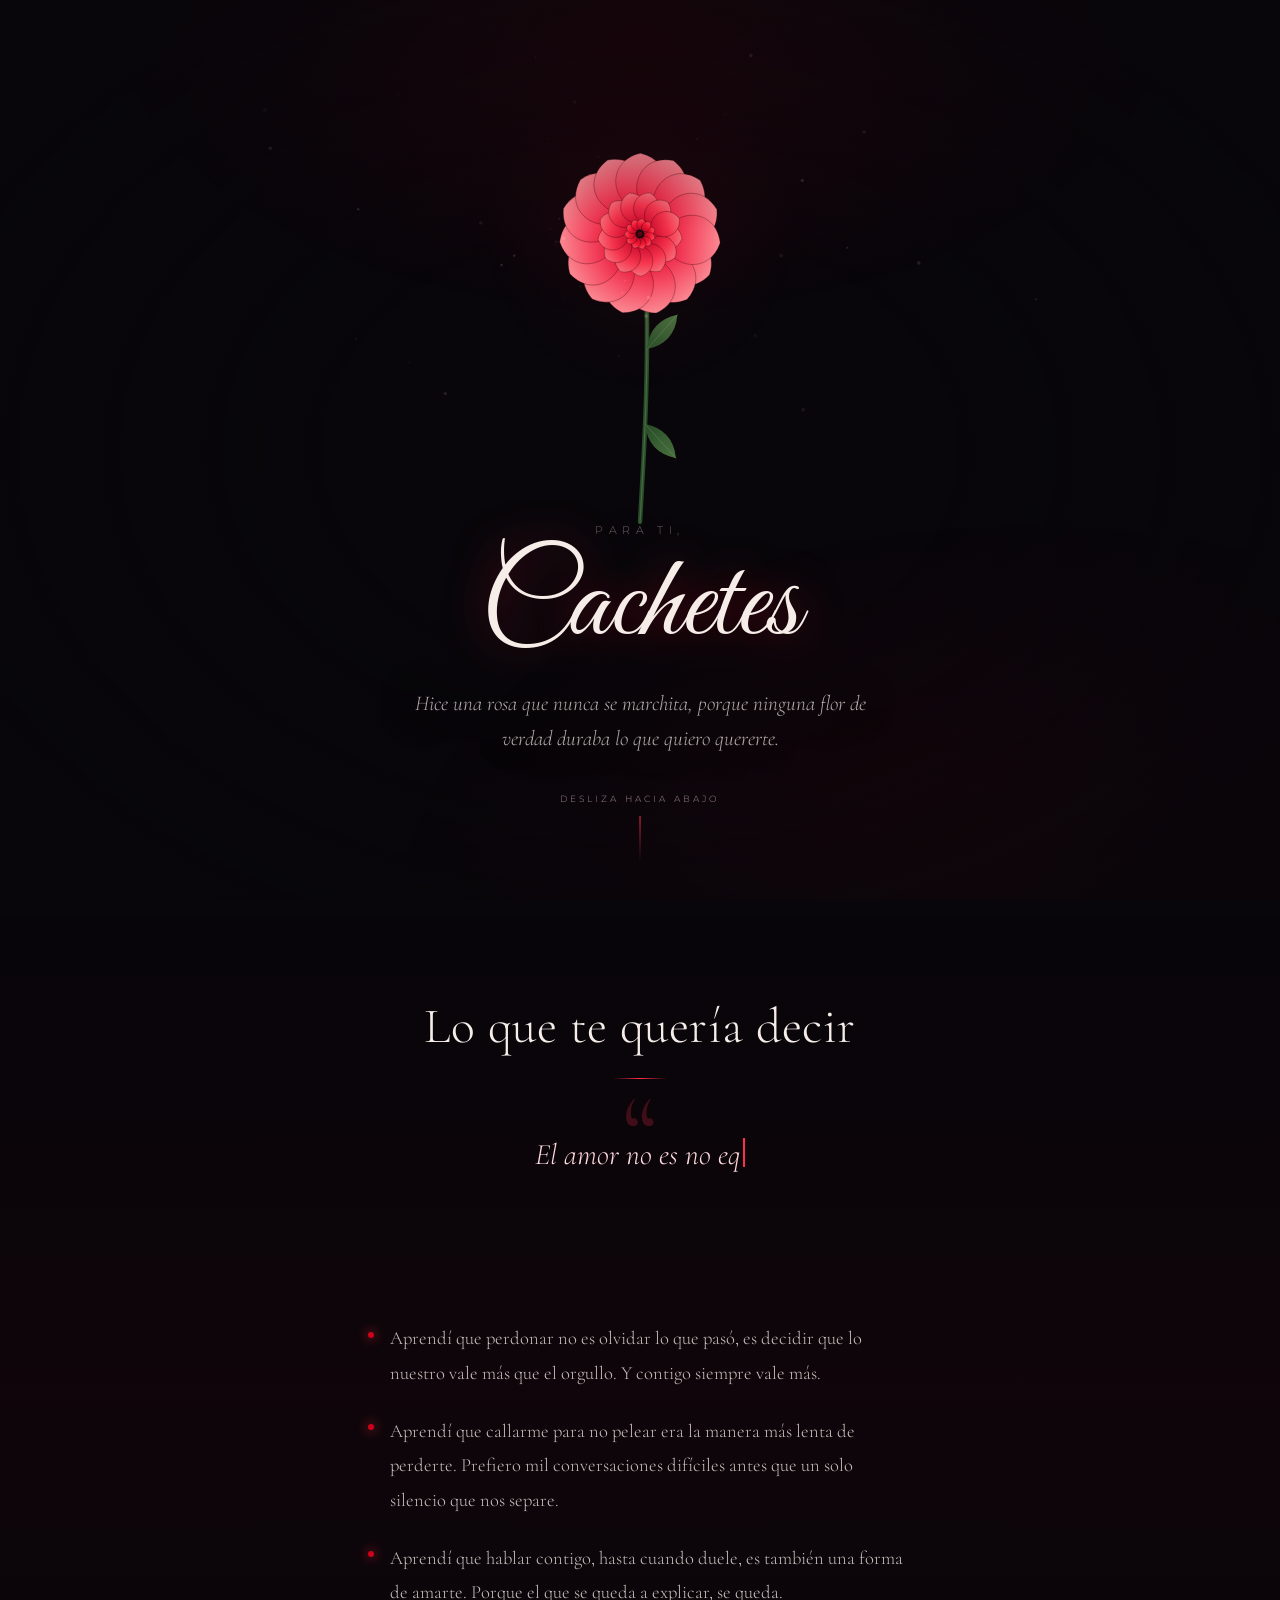
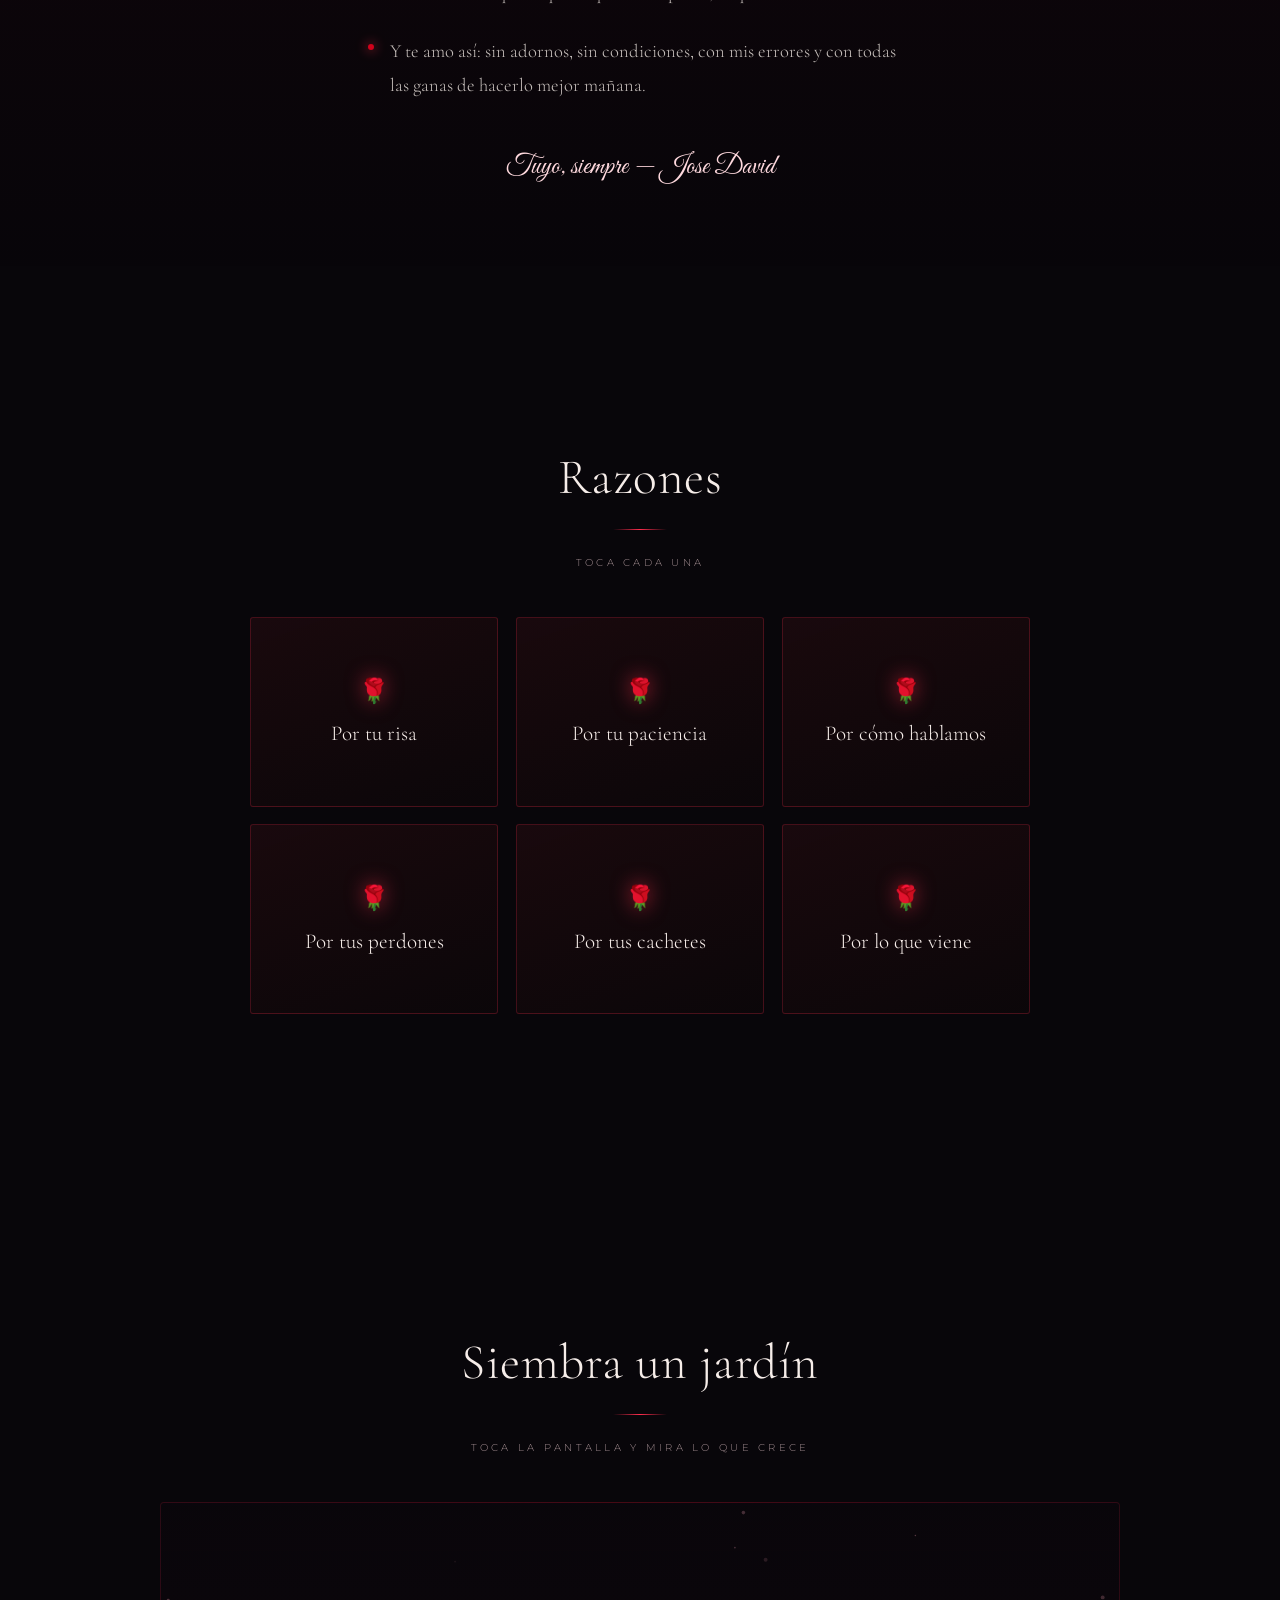
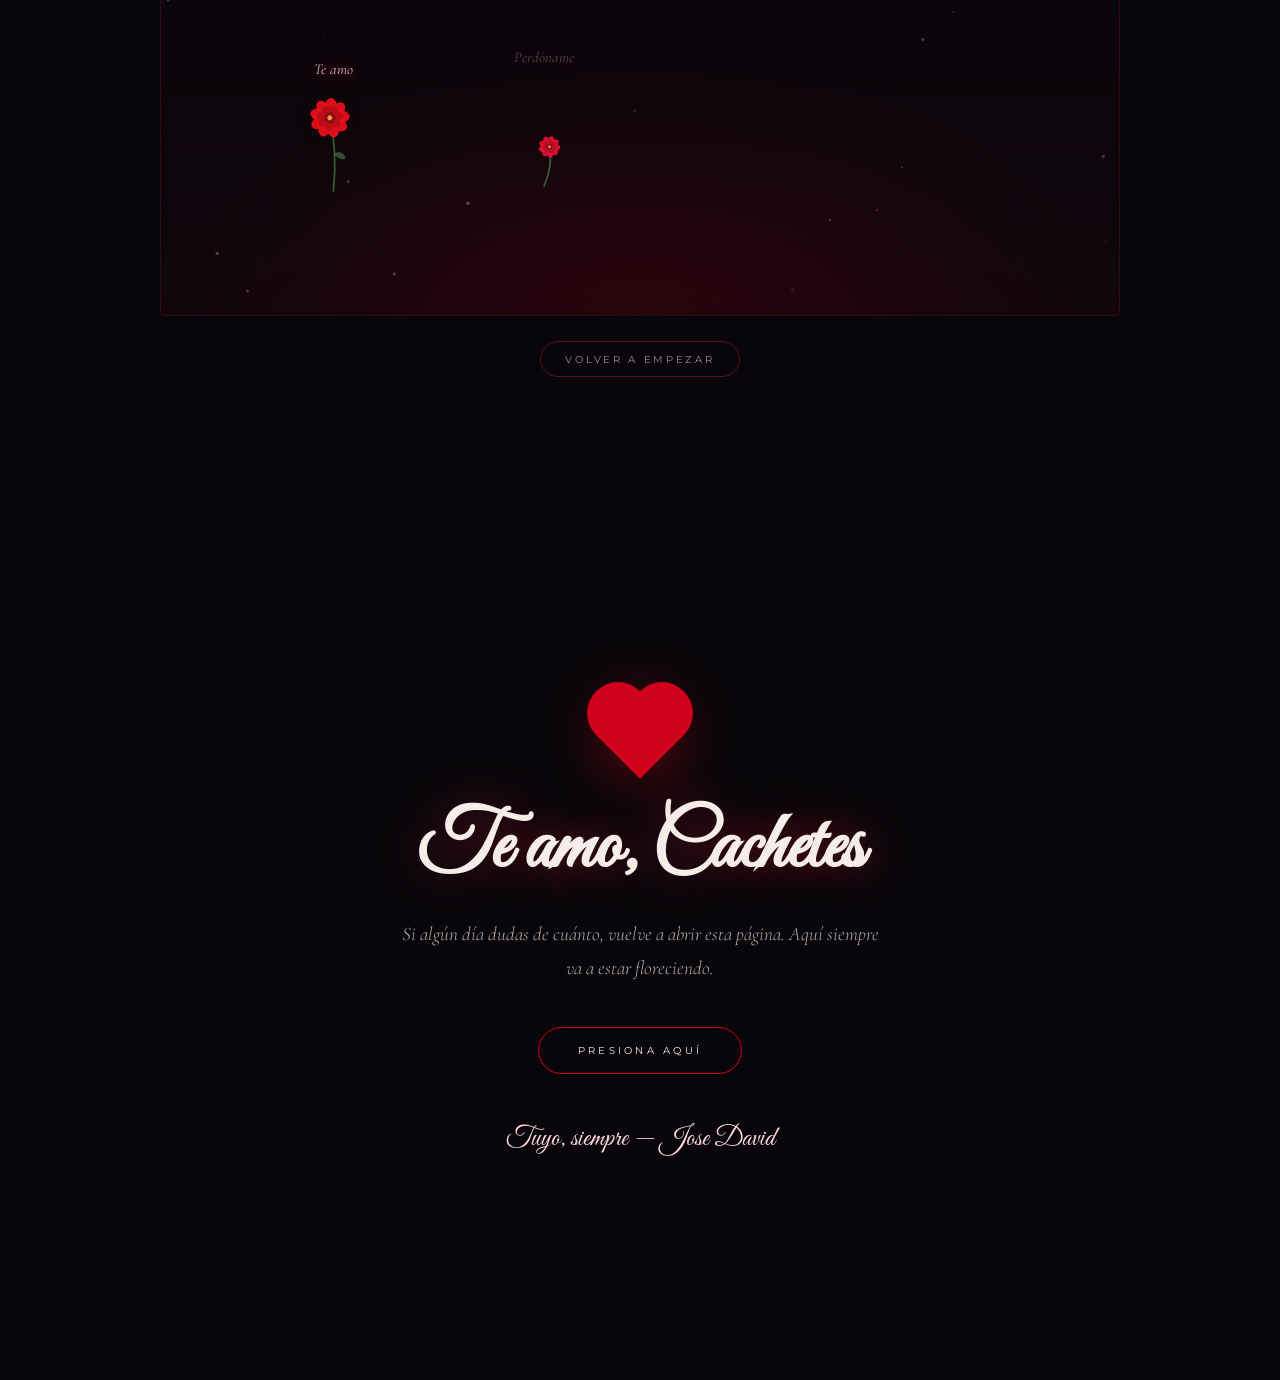
==== commit dc68daa4: "La rosa se ajusta a pantallas bajitas" ====
--- a/para-cachetes.html
+++ b/para-cachetes.html
@@ -838,9 +838,10 @@
     ctx.clearRect(0, 0, W, H);
 
     const base = Math.min(W, H);
-    const escala = clamp(base / 640, 0.45, 1.05);
+    // en ventanas bajitas la flor se achica y sube, para no tapar el texto
+    const escala = clamp(Math.min(W, H * 0.85) / 640, 0.45, 1.05);
     const cx = W / 2;
-    const cy = H * 0.28;
+    const cy = H * 0.26;
     const largoTallo = H * 0.32;
 
     const avance = clamp(t / DURACION, 0, 1);
